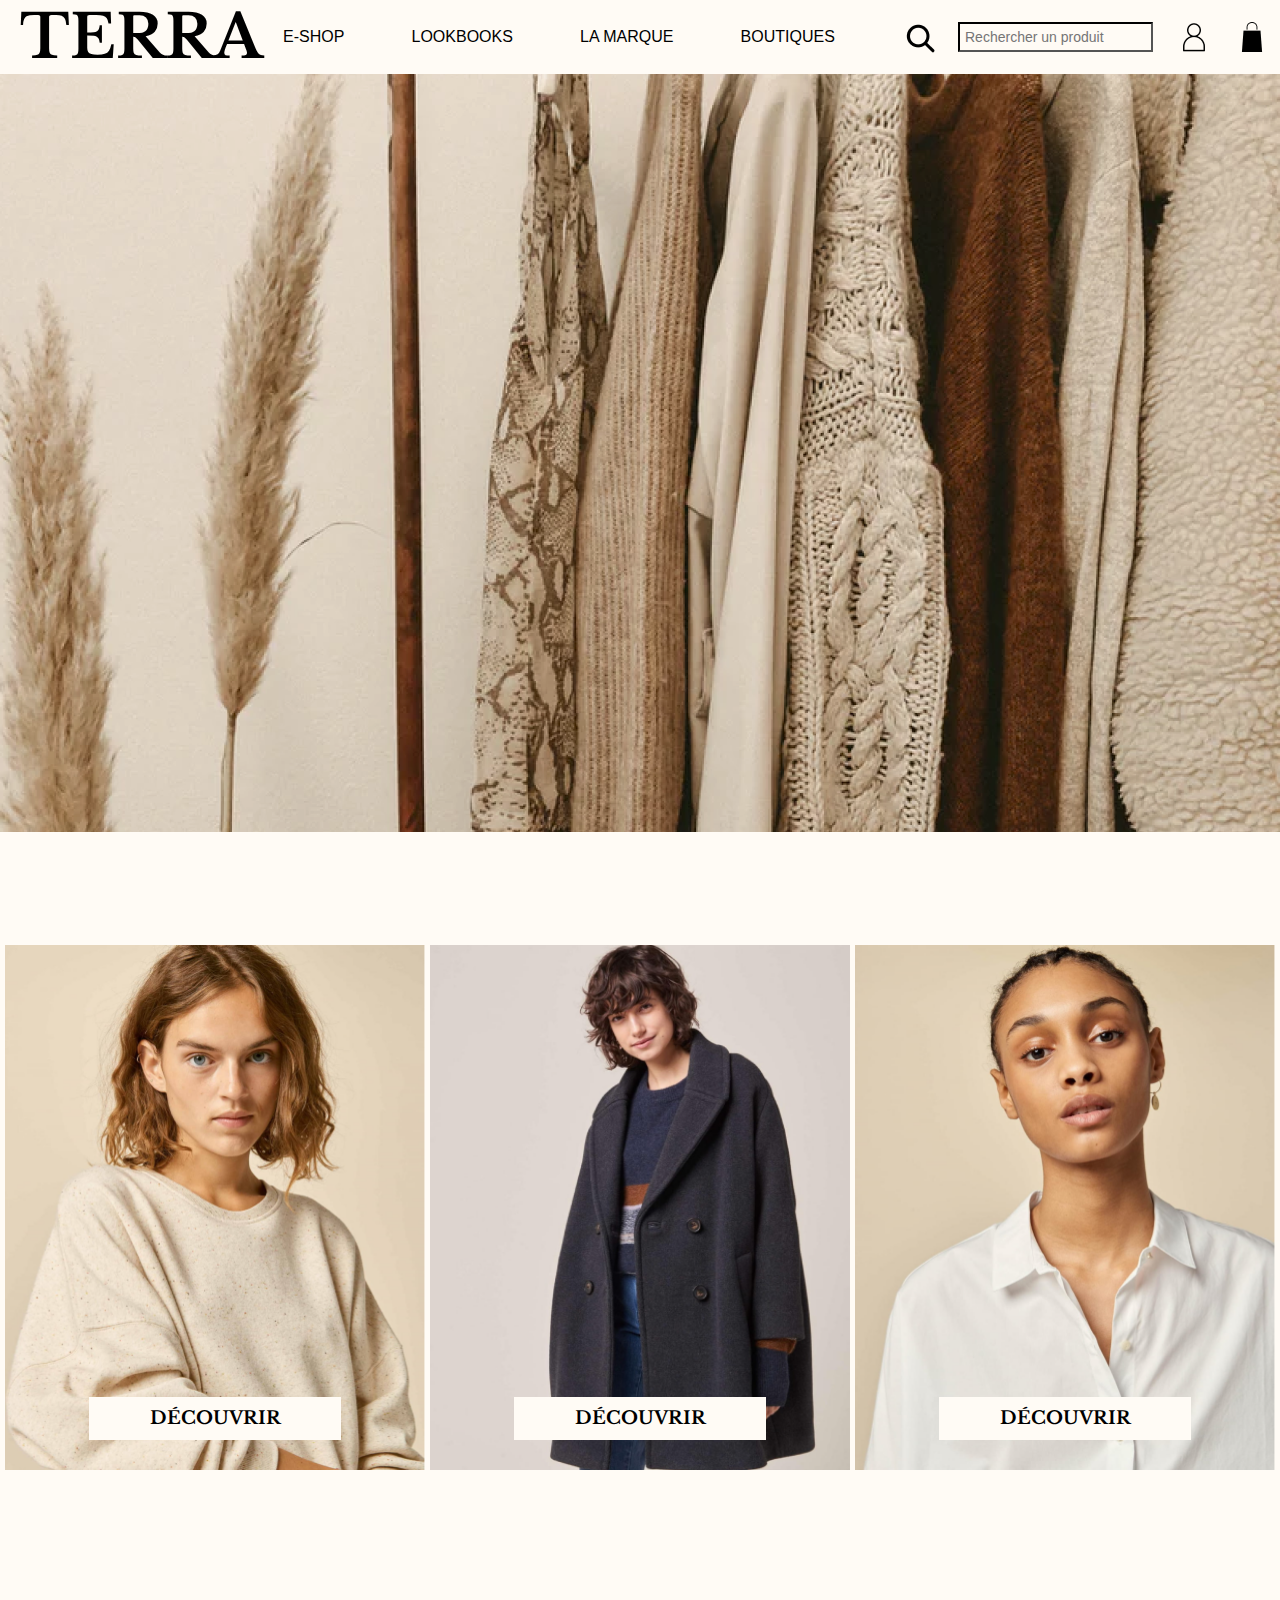
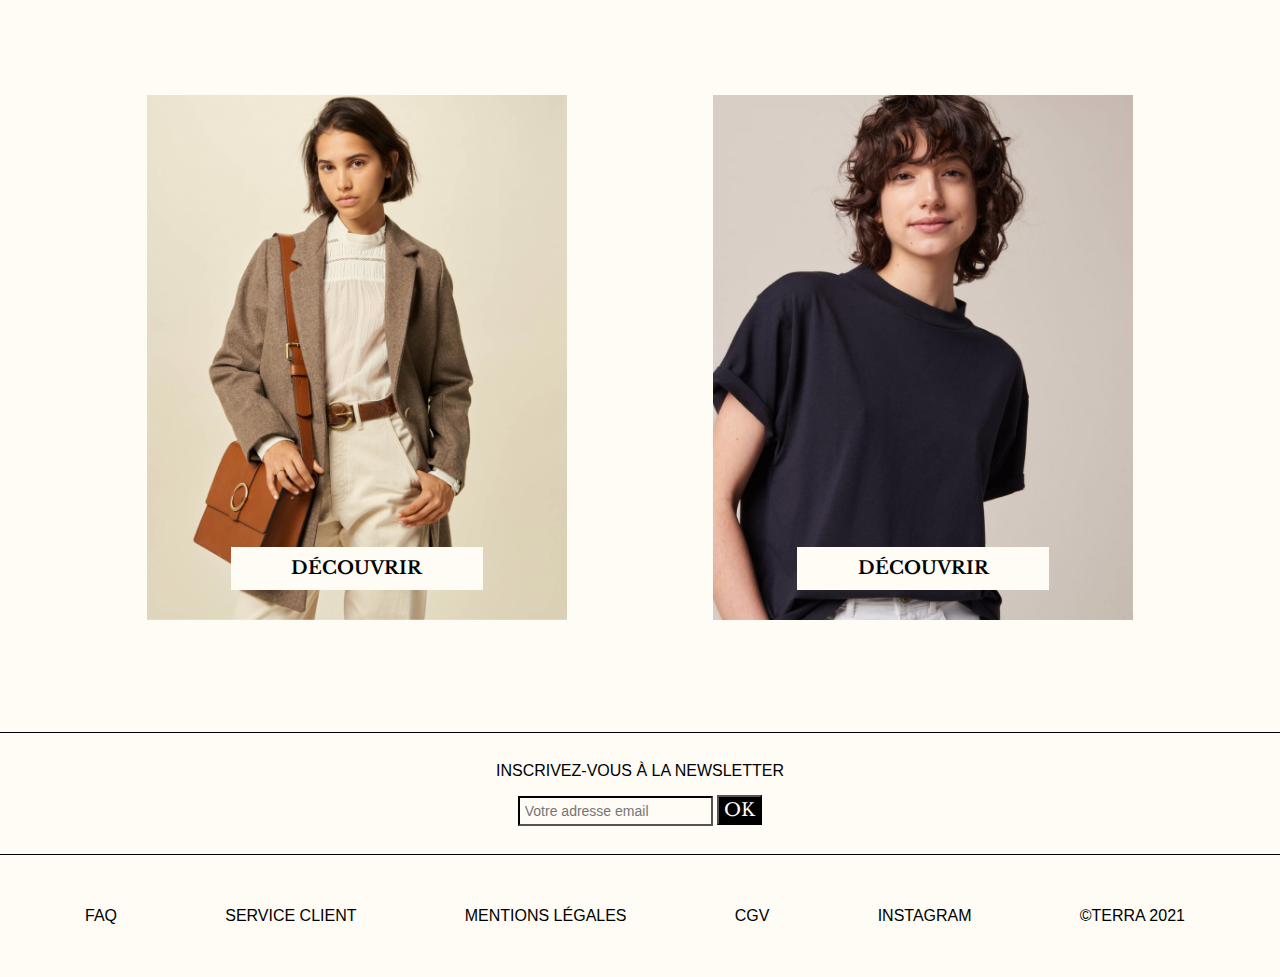
==== index.html @ 40c45269 "copyright" ====
<!DOCTYPE html>
<html lang="fr">
<head>
    <meta charset="UTF-8">
    <meta http-equiv="X-UA-Compatible" content="IE=edge">
    <meta name="viewport" content="width=device-width, initial-scale=1.0">
    <title>Accueil - TERRA></e-commerce></title>
    <link rel="stylesheet" href="style.css">
    <link rel="preconnect" href="https://fonts.gstatic.com">
    <link href="https://fonts.googleapis.com/css2?family=Libre+Baskerville:wght@400;700&display=swap" rel="stylesheet">
</head>
<body>

    <!-- Homepage -->
    
    <section id="home">
        <header class="flex">

            <!-- Menu -->
            <h2>TERRA</h2>
            <nav class="flex menu-open">
                <a href="#E-SHOP">E-SHOP</a>
                <a href="#LOOKBOOKS">LOOKBOOKS</a>
                <a href="#LA MARQUE">LA MARQUE</a>
                <a href="#BOUTIQUES">BOUTIQUES</a>
                
                <div class="menuicons flex">
                    <div class="icon flex">
                        <img src="images/loupe.png" alt="icone-loupe">
                        
                        <div class="search search--open">
                            <form class="search__form" method="get" action="/search">
                              <input type="text" name="q" value="" placeholder="Rechercher un produit" aria-label="Rechercher un produit" class="search-query">
                              <input type="hidden" name="type" value="product">
                            </form>    
                    </div>

                    <div class="icon flex">
                        <img src="images/compte.png" alt="icone-compte">
                    </div>
                    <div class="icon flex">
                        <img src="images/panier.png" alt="icone-panier">
                    </div>
                </div>
            </nav>

            <div class="burger">
                <span></span>
                <span></span>
                <span></span>
            </div>
        </header>

            <!-- Titre -->
            <!-- Animation -->
            <div class="titre flex column">
                <h1 class="hide">
                    <span class="text">NOUVELLE COLLECTION</span>
                </h1>
            </div>

   </section>

   <section id="decouvrir">

        <div class="container1 flex ">

            <div class="box box1 flex column">
                <button class="bouton boutoncream">
                    <p>DÉCOUVRIR</p>
                </button>
            </div>

            <div class="box box2 flex column">
                <button class="bouton boutoncream">
                    DÉCOUVRIR
                </button>
            </div>

            <div class="box box3 flex column">
                <button class="bouton boutoncream">
                    <p>DÉCOUVRIR</p>
                </button>
            </div>
        </div>
        <div class="container2 flex">

            <div class="box box4 flex column">
                <button class="bouton boutoncream">
                    <p>DÉCOUVRIR</p>
                </button>
            </div>

            <div class="box box5 flex column">
                <button class="bouton boutoncream">
                    <p>DÉCOUVRIR</p>
                </button>
            </div>
        </div>

   </section>

   <!-- Footer -->

    <footer class="site-footer-wrapper flex column" role="contentinfo" data-section-id="footer" data-section-type="footer">
        
        <div class="newsletter flex column">
        <div>
            <div class="flex column">
                <div class="flex">
                 <p>INSCRIVEZ-VOUS À LA NEWSLETTER</p>
                </div>
    
                <form method="post" action="/contact#contact_form" id="contact_form" accept-charset="UTF-8" class="contact-form"><input type="hidden" name="form_type" value="customer"><input type="hidden" name="utf8" value="✓">
                    <input type="hidden" name="contact[accepts_marketing]" value="true">
                
                <div class="input-group newsletter-form">
                    <input type="email" id="mail" class="input-group-field" aria-label="votre-courriel@exemple.com" autocorrect="off" autocapitalize="off" name="contact[email]" placeholder="Votre adresse email">
                      
                     <!-- ok  -->
                    <span>
                        <input type="submit" class="bouton boutonblack" name="subscribe" id="subscribe" value="OK">
                    </span>
                </div>
                </form>

            </div>
        </div>
    </div>
    </div>

    <!-- </div> -->
    
    <nav class="footer flex column">
        <a href="#FAQ">FAQ</a>
        <a href="#SERVICE CLIENT">SERVICE CLIENT</a>
        <a href="#MENTIONS LÉGALES">MENTIONS LÉGALES</a>
        <a href="#CGV">CGV</a>
        <a href="https://www.instagram.com/sessun/" target="_blank" rel="noopener">INSTAGRAM</a>
        <a href="©TERRA 2021">©TERRA 2021</a>  
    </nav>

    </footer>

    <!-- SCRIPT  -->
    <script
      src="https://cdnjs.cloudflare.com/ajax/libs/gsap/3.5.1/gsap.min.js"
      integrity="sha512-IQLehpLoVS4fNzl7IfH8Iowfm5+RiMGtHykgZJl9AWMgqx0AmJ6cRWcB+GaGVtIsnC4voMfm8f2vwtY+6oPjpQ=="
      crossorigin="anonymous"
    ></script>

    <script src="app.js"></script>

</body>
</html>
---- style.css ----
*{
    margin: 0;
    padding: 0;
    box-sizing: border-box;
    /* empèche la box de grandir avec les paddings */
}

html{
    scroll-behavior: smooth;
}

/* Bordure pour vérifer blocs */
/* section{
    border: 3px solid yellow;
}

footer{
    border: 3px solid red;
} */

/* div, nav, header, article, form{
    border: 2px solid green;
} */

img{
    /* garder ratio d'une image  */
    object-fit: cover;
    /* reponsive */
    display: block;
    max-width: 100%;
}

.flex{
    display: flex;
    justify-content: space-between;
    align-items: center;
}

.column{
    flex-direction: column;
}

body{
    font-family: 'Roboto', sans-serif;
    color: black;
    font-style: regular;
    font-size: clamp(12px, 10vw, 18px);
    margin: 0;
    padding: 0;
    border: 0;
    font-size: 100%;
    vertical-align: baseline;
    background: #FFFBF5;
}

/* section{
    margin-bottom: 70px;
} */

/* -------------------- */
/* Animation */
  
  .hide {
    overflow: hidden;
  }
  
  .hide span {
    transform: translateY(100%);
    display: inline-block;
  }
/* ------------------- */

h1{
    font-family: 'Libre Baskerville', serif;
    font-style: Bold;
    text-align: center;
    font-size: clamp(35px, 13vw, 80px);
    color: #FFFBF5;
    margin-top: 307px;
}

h2{
    font-family: 'Libre Baskerville', serif;
    font-style: Bold;
    font-size: clamp(30px, 13vw, 60px);
    vertical-align: top;
    margin-left: 20px;
    margin-right: 20px;
}

/* Homepage */
#home .titre{
    background: url("images/homepage.png") no-repeat center / cover;
    min-height: 758px;
    /* align-self: stretch; */
}

.burger{
    display: none;
}

nav{
    /* gap: 5px; */
    width: min(1100px, 95%);
    flex-direction: row;
    justify-content: space-around;
    align-self: center;
    flex-wrap: wrap;
    margin-top: 14px;
    margin-bottom: 14px;
    margin-right: 10px;
}

nav .footer{
    min-width: 1400px;
}

nav a{
    text-decoration: none;
    color: black;
    row-gap: 45px;
    /* align: center;
    vertical-align: top; */
}

a{
    transition: color .5s;
}
  
a:hover {
    color: #d8998f;
}

.menuicons{
    gap: 40px;
    /* responsive : passer icones en ligne */
    flex-wrap: wrap;
    justify-content: flex-end;
}

.icon{
    gap: 20px;
}

form{
    box-sizing: border-box;
}

.bouton{
    font-family: 'Libre Baskerville', serif;
    font-style: bold;
    font-size: clamp(12px, 10vw, 18px);
    justify-content: center;
    align-items: center;
}

input{
    background: #FFFBF5;
    color: #D8998F;
    font-size: clamp(12px, 10vw, 14px);
    padding: 5px 5px;
    border-color: black;
}

.boutonblack{
    background: black;
    color: #FFFBF5;
    /* font-size: clamp(12px, 10vw, 13px); */
    padding: 2px 5px;
}

.boutoncream{
    background: #FFFBF5;
    color: black;
}

/* Découvrir */
#decouvrir{
    justify-content: space-evenly;
    min-height: 1200px;
}

.container1{
    justify-content: space-evenly;
    min-height: 750px;
    flex-wrap: wrap;
}

.container2{
    justify-content: space-evenly;
    min-height: 750px;
    flex-wrap: wrap;
}
#decouvrir .box{
    min-width: 420px;
    min-height: 525px;
    justify-content: flex-end;
    padding-bottom: 30px;
}

#decouvrir button{
    border: none;
    min-width: 252px;
    min-height: 43px;
    background: #FFFBF5;
    font-weight: bold;
    transition: background-color .5s;
}
  
#decouvrir button:hover {
    background-color: #d8998f;
    color: #FFFBF5;
}

.box1{
    background: url(images/creamsweat.png) no-repeat center / cover;
}

.box2{
    background: url(images/coat.png) no-repeat center / cover;
}

.box3{
    background: url(images/whiteshirt.png) no-repeat center / cover;
}

.box4{
    background: url(images/jacket.png) no-repeat center / cover;
}

.box5{
    background: url(images/navytshirt.png) no-repeat center / cover;
}

/* Footer */
footer{
    justify-content: space-between;
}

.newsletter{
    min-width: 335px;
    min-height: 123px;
    border: 1px solid black;
    border-left: none;
    border-right: none;
    justify-content: center;
    align-items: space-evenly;
    text-align: left;
    align-self: stretch;  
}

.newsletter p{
    font-size: clamp(12px, 10vw, 16px);
}

.newsletter form{
    margin-top: 15px;
}

.footer{
    min-height: 94px;
    flex-direction: row;
}

@media (max-width: 900px){
    #home nav a{
        display: none;
    }

    #home #decouvrir{
        flex-direction: column;
        /* align-items: flex-end; */
        justify-content: center;
    
    }

    #home #decouvrir img {
        display: block;
        width: min(414px, 100%);
        height: auto;
    }

    /* .menuicons{
        display: none;
    } */

    .container1{
        flex-direction: column-reverse;
        justify-content: center;
        margin-top: 40px;
    }

    .container2 {
        flex-direction: column;
        justify-content: center;
    }

    .box{
        min-height: 100vh;
        display: flex;
        justify-content: center;
        align-items: center;
        margin-bottom: 20px;
    }
}

@media (max-width: 670px) {
    #home nav a{
        display: table-column;
        justify-content: space-around;
    }

    .burger{
        display: block;
        cursor: pointer;
        padding: 10px;
    }

    .container1{
        flex-direction: column-reverse;
        justify-content: center;
    }

    .container2{
        flex-direction: column;
        justify-content: center;
    }

    .box{
        min-width: 100%;
    }

    .burger h2{
        background: #FFFBF5;
        padding: 10px;
        /* valeur passe au dessus des autres */
        z-index: 1;
    }

    #home nav{
        /* position passe par dessus les autres */
        position: fixed;
        top: 0;
        left: 0;
        height: 100%;
        width: 100%;
        background: #FFFBF5;
        flex-direction: column;
        justify-content: center !important;
        align-items: center;
        gap: 40px;
        /* valeur passe au dessus des autres */
        transform: translateX(100%);
        transition: 2s;
    }

    .menu-open{
        transform: translateX(0);
    }

    .burger span{
        width: 40px;
        height: 5px;
        background: black;
        border-radius: 54px;
        margin: 6px;
        display: block;
    }
   
    .titre{
        align-items: center;
    }

    .menuicons{
        display: none;
    }

    form{
        margin: 0 auto 35px;
    }

   .footer{
        flex-direction: column !important;
    
    }

}
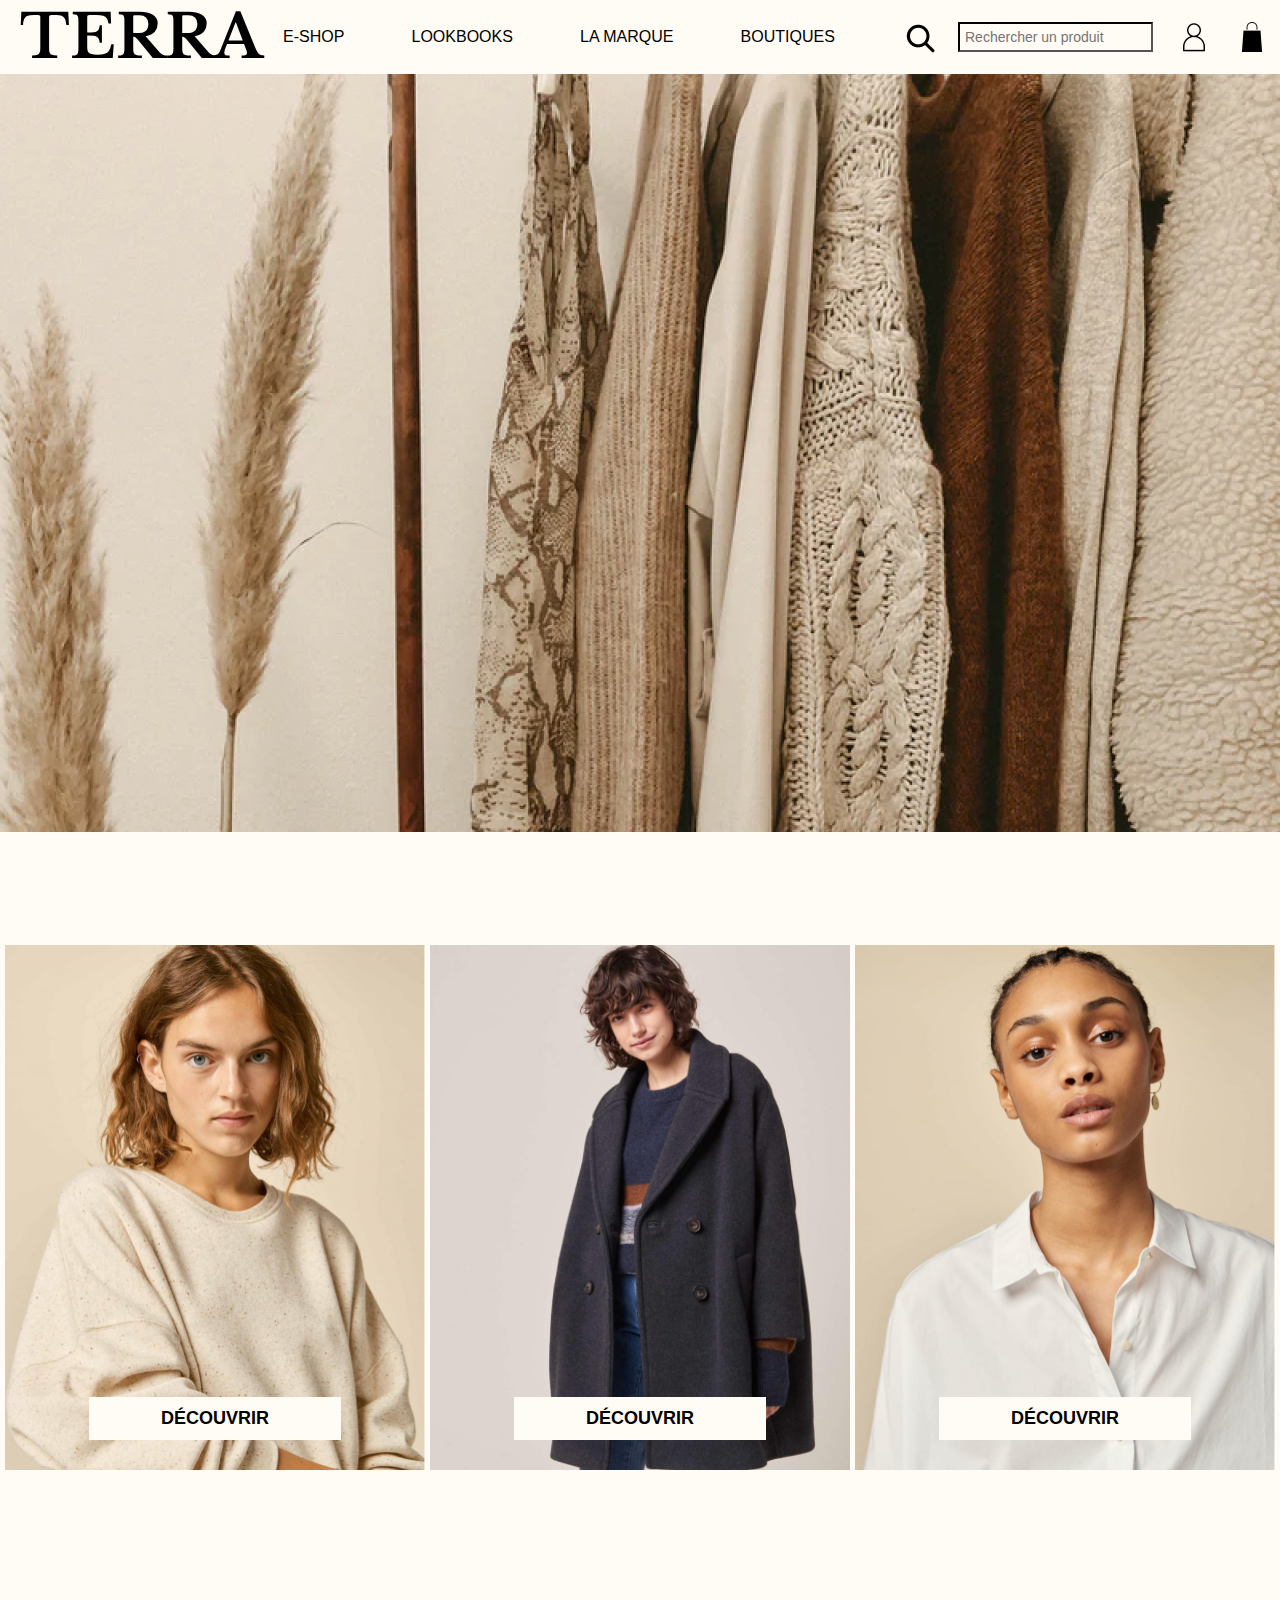
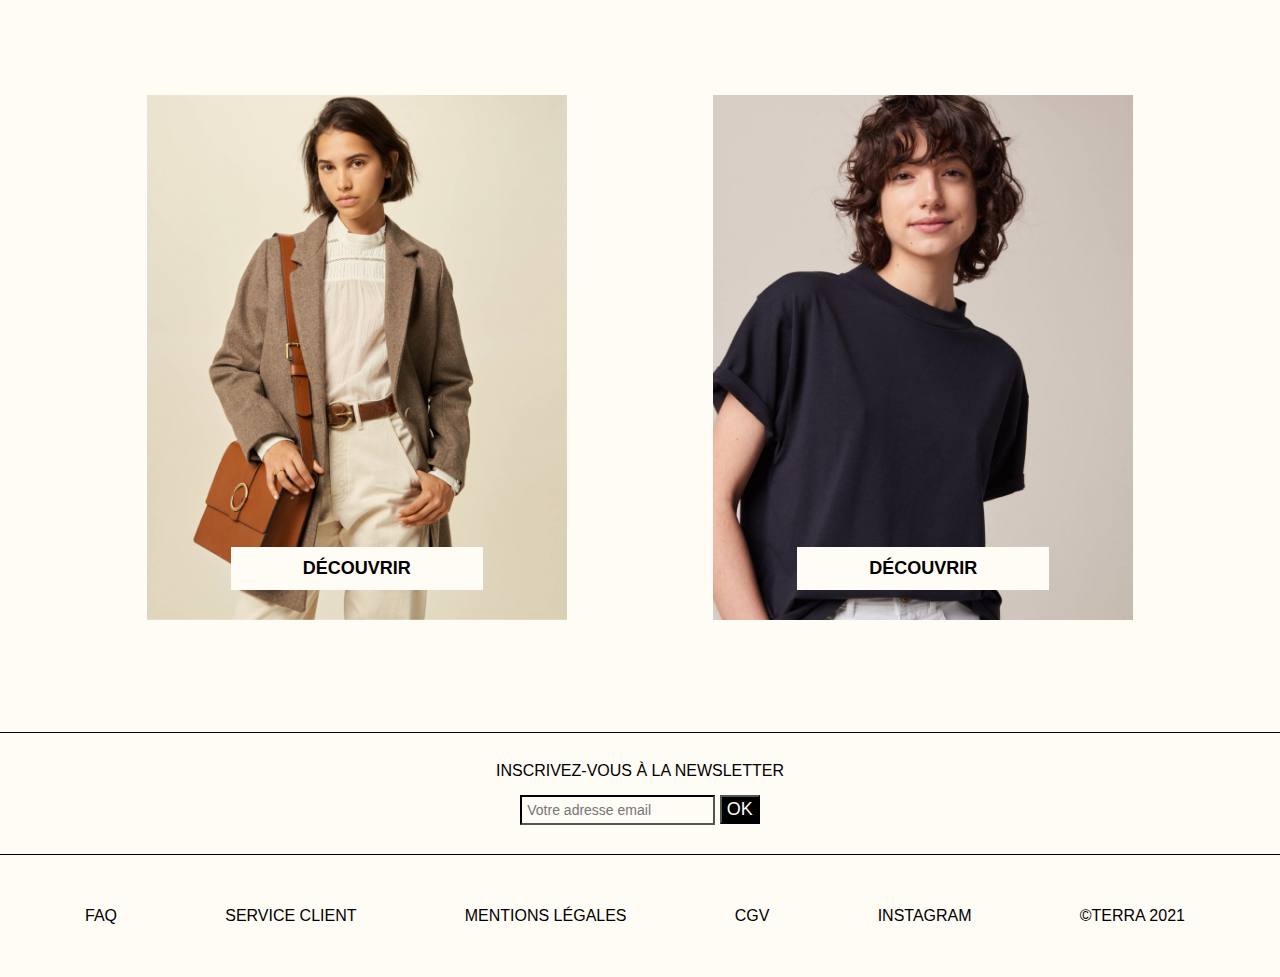
==== commit 4bf3f749: "liens pages accueil et produits, boutons page produits" ====
--- a/index.html
+++ b/index.html
@@ -1,4 +1,4 @@
-<!DOCTYPE html>
+    <!DOCTYPE html>
 <html lang="fr">
 <head>
     <meta charset="UTF-8">
@@ -17,12 +17,13 @@
         <header class="flex">
 
             <!-- Menu -->
+
             <h2>TERRA</h2>
-            <nav class="flex menu-open">
-                <a href="#E-SHOP">E-SHOP</a>
-                <a href="#LOOKBOOKS">LOOKBOOKS</a>
-                <a href="#LA MARQUE">LA MARQUE</a>
-                <a href="#BOUTIQUES">BOUTIQUES</a>
+            <nav class="flex">
+                <a href="produits.html">E-SHOP</a>
+                <a href="produits.html">LOOKBOOKS</a>
+                <a href="produits.html">LA MARQUE</a>
+                <a href="produits.html">BOUTIQUES</a>
                 
                 <div class="menuicons flex">
                     <div class="icon flex">
@@ -51,11 +52,11 @@
             </div>
         </header>
 
-            <!-- Titre -->
             <!-- Animation -->
+
             <div class="titre flex column">
                 <h1 class="hide">
-                    <span class="text">NOUVELLE COLLECTION</span>
+                    <a href="produits.html" style = "text-decoration: none; color:#FFFBF5"><span class="text">NOUVELLE COLLECTION</span></a>
                 </h1>
             </div>
 
@@ -67,7 +68,7 @@
 
             <div class="box box1 flex column">
                 <button class="bouton boutoncream">
-                    <p>DÉCOUVRIR</p>
+                    DÉCOUVRIR
                 </button>
             </div>
 
@@ -79,7 +80,7 @@
 
             <div class="box box3 flex column">
                 <button class="bouton boutoncream">
-                    <p>DÉCOUVRIR</p>
+                    DÉCOUVRIR
                 </button>
             </div>
         </div>
@@ -87,13 +88,13 @@
 
             <div class="box box4 flex column">
                 <button class="bouton boutoncream">
-                    <p>DÉCOUVRIR</p>
+                    DÉCOUVRIR
                 </button>
             </div>
 
             <div class="box box5 flex column">
                 <button class="bouton boutoncream">
-                    <p>DÉCOUVRIR</p>
+                    <a href="produitselectionne.html" style = "text-decoration: none; color:black">DÉCOUVRIR</a>
                 </button>
             </div>
         </div>
@@ -118,6 +119,7 @@
                     <input type="email" id="mail" class="input-group-field" aria-label="votre-courriel@exemple.com" autocorrect="off" autocapitalize="off" name="contact[email]" placeholder="Votre adresse email">
                       
                      <!-- ok  -->
+
                     <span>
                         <input type="submit" class="bouton boutonblack" name="subscribe" id="subscribe" value="OK">
                     </span>
@@ -131,7 +133,7 @@
 
     <!-- </div> -->
     
-    <nav class="footer flex column">
+    <nav class="footer flex">
         <a href="#FAQ">FAQ</a>
         <a href="#SERVICE CLIENT">SERVICE CLIENT</a>
         <a href="#MENTIONS LÉGALES">MENTIONS LÉGALES</a>
@@ -143,6 +145,8 @@
     </footer>
 
     <!-- SCRIPT  -->
+    <!-- Gsap  -->
+
     <script
       src="https://cdnjs.cloudflare.com/ajax/libs/gsap/3.5.1/gsap.min.js"
       integrity="sha512-IQLehpLoVS4fNzl7IfH8Iowfm5+RiMGtHykgZJl9AWMgqx0AmJ6cRWcB+GaGVtIsnC4voMfm8f2vwtY+6oPjpQ=="
--- a/style.css
+++ b/style.css
@@ -147,8 +147,8 @@
 }
 
 .bouton{
-    font-family: 'Libre Baskerville', serif;
-    font-style: bold;
+    font-family: 'Roboto', sans-serif;
+    font-weight: 500;
     font-size: clamp(12px, 10vw, 18px);
     justify-content: center;
     align-items: center;
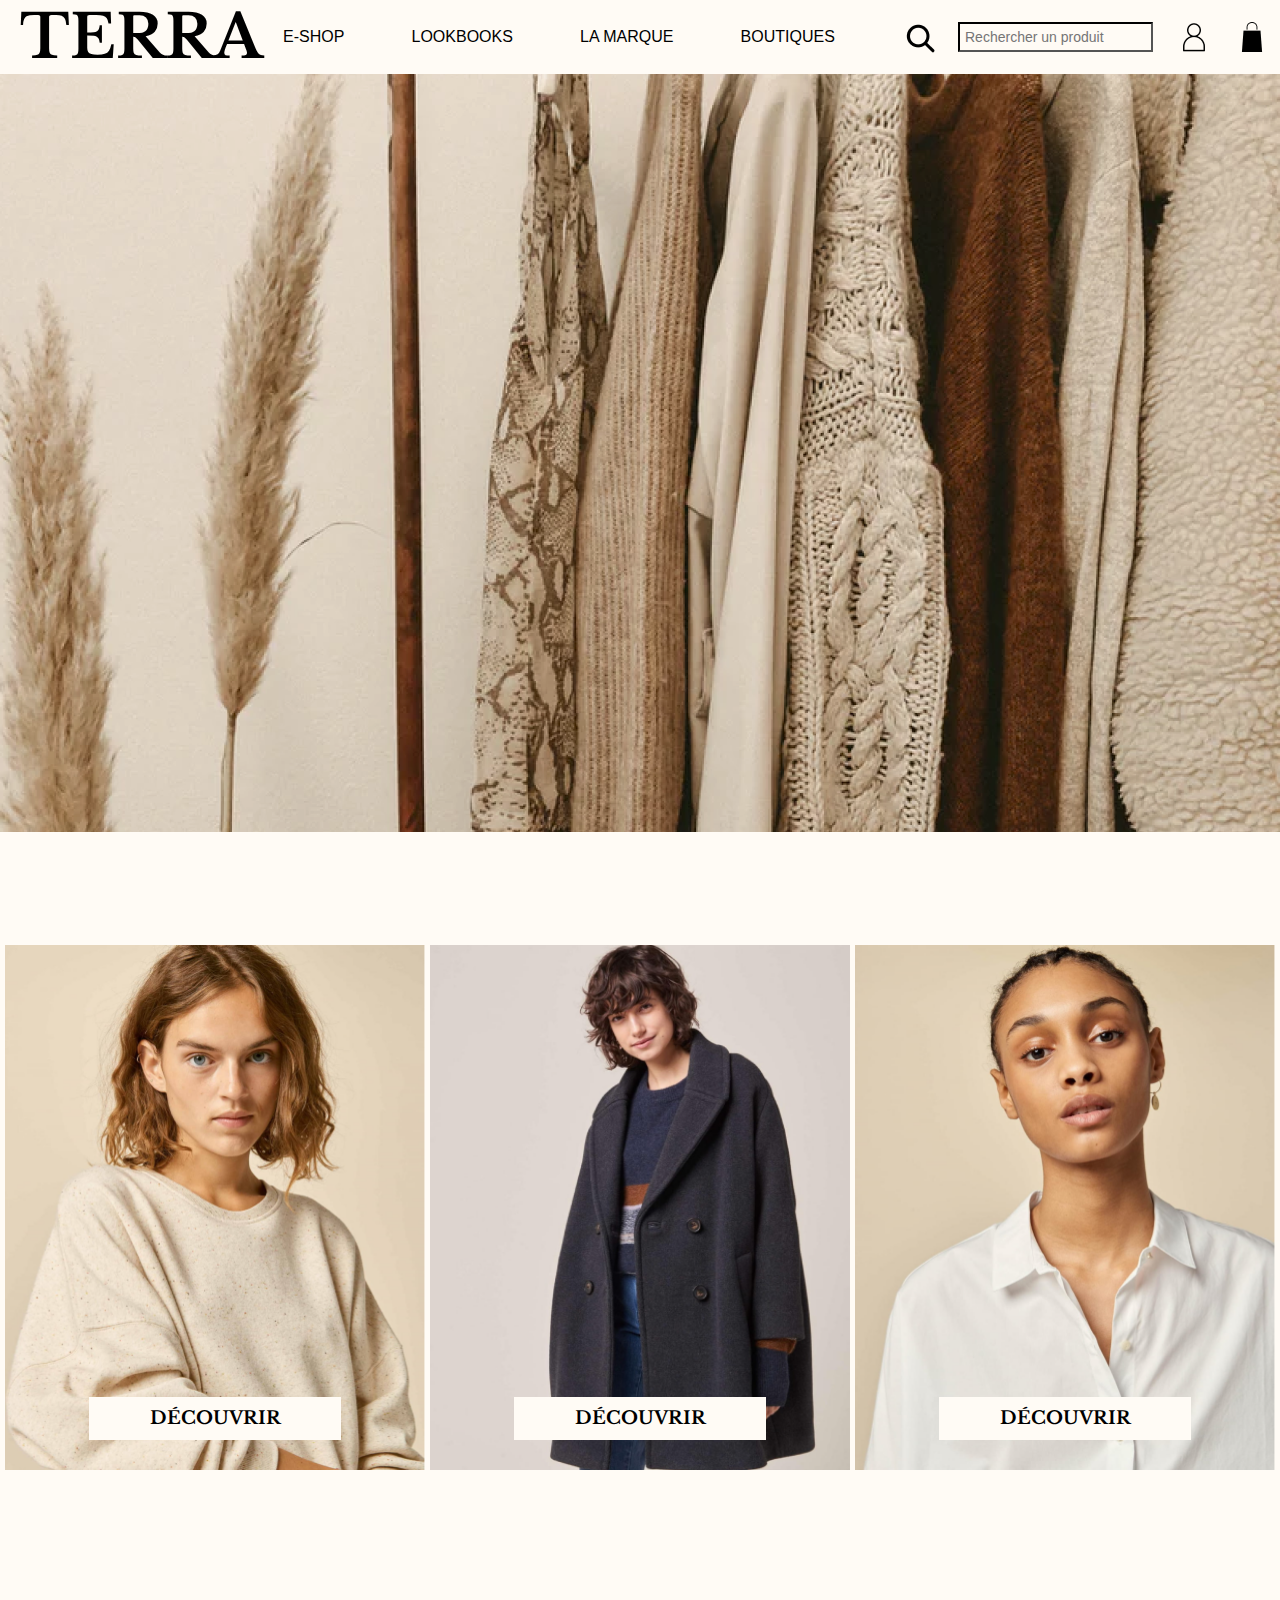
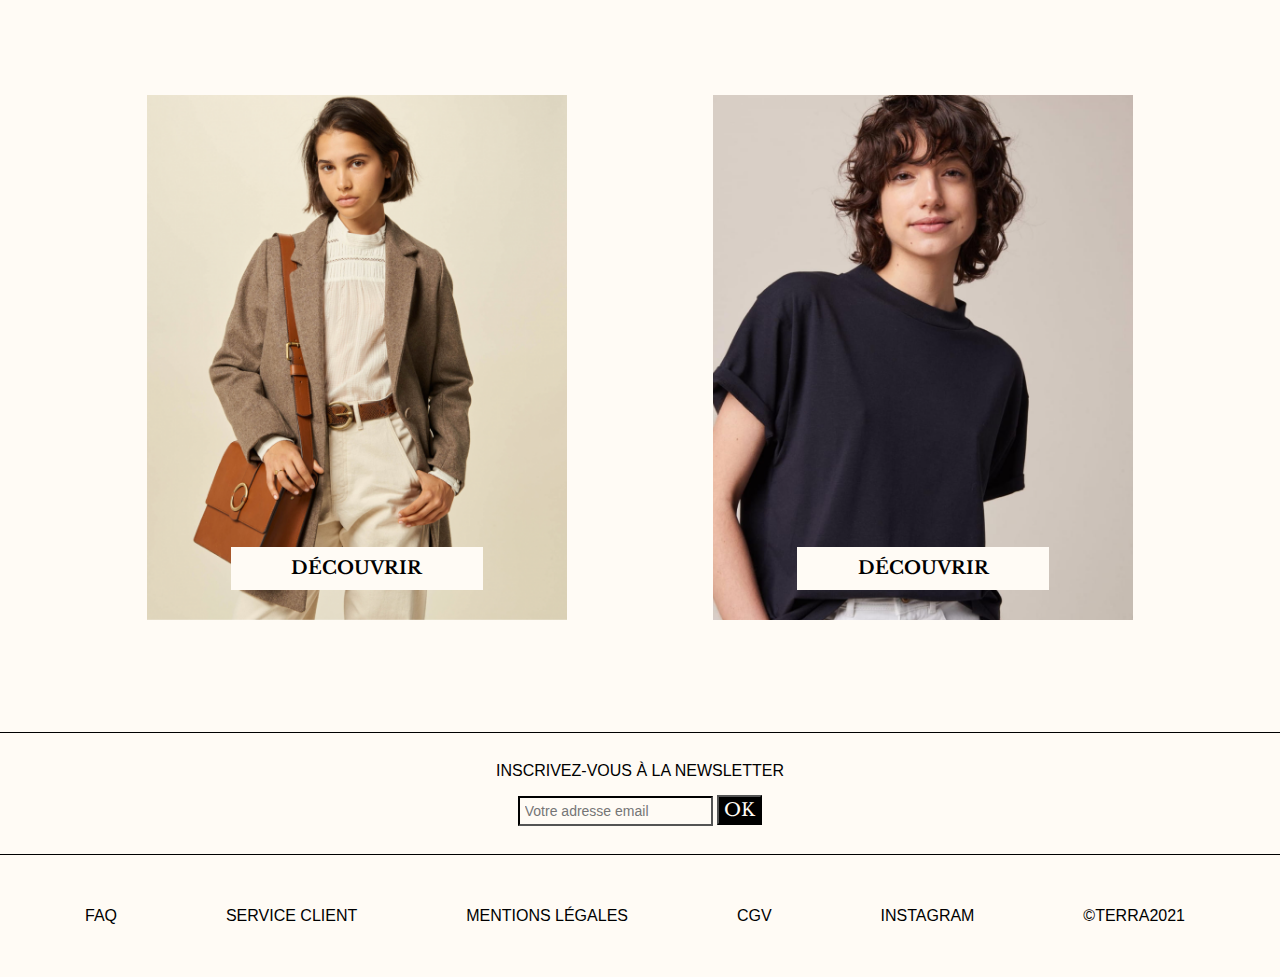
==== commit 6c33c118: "cursor pointer" ====
--- a/index.html
+++ b/index.html
@@ -4,7 +4,7 @@
     <meta charset="UTF-8">
     <meta http-equiv="X-UA-Compatible" content="IE=edge">
     <meta name="viewport" content="width=device-width, initial-scale=1.0">
-    <title>Accueil - TERRA></e-commerce></title>
+    <title>Accueil - TERRA</title>
     <link rel="stylesheet" href="style.css">
     <link rel="preconnect" href="https://fonts.gstatic.com">
     <link href="https://fonts.googleapis.com/css2?family=Libre+Baskerville:wght@400;700&display=swap" rel="stylesheet">
@@ -17,13 +17,12 @@
         <header class="flex">
 
             <!-- Menu -->
-
             <h2>TERRA</h2>
-            <nav class="flex">
-                <a href="produits.html">E-SHOP</a>
-                <a href="produits.html">LOOKBOOKS</a>
-                <a href="produits.html">LA MARQUE</a>
-                <a href="produits.html">BOUTIQUES</a>
+            <nav class="flex menu-open">
+                <a href="#E-SHOP">E-SHOP</a>
+                <a href="#LOOKBOOKS">LOOKBOOKS</a>
+                <a href="#LA MARQUE">LA MARQUE</a>
+                <a href="#BOUTIQUES">BOUTIQUES</a>
                 
                 <div class="menuicons flex">
                     <div class="icon flex">
@@ -52,11 +51,11 @@
             </div>
         </header>
 
+            <!-- Titre -->
             <!-- Animation -->
-
             <div class="titre flex column">
                 <h1 class="hide">
-                    <a href="produits.html" style = "text-decoration: none; color:#FFFBF5"><span class="text">NOUVELLE COLLECTION</span></a>
+                    <span class="text">NOUVELLE COLLECTION</span>
                 </h1>
             </div>
 
@@ -68,7 +67,7 @@
 
             <div class="box box1 flex column">
                 <button class="bouton boutoncream">
-                    DÉCOUVRIR
+                    <p>DÉCOUVRIR</p>
                 </button>
             </div>
 
@@ -80,7 +79,7 @@
 
             <div class="box box3 flex column">
                 <button class="bouton boutoncream">
-                    DÉCOUVRIR
+                    <p>DÉCOUVRIR</p>
                 </button>
             </div>
         </div>
@@ -88,13 +87,13 @@
 
             <div class="box box4 flex column">
                 <button class="bouton boutoncream">
-                    DÉCOUVRIR
+                    <p>DÉCOUVRIR</p>
                 </button>
             </div>
 
             <div class="box box5 flex column">
                 <button class="bouton boutoncream">
-                    <a href="produitselectionne.html" style = "text-decoration: none; color:black">DÉCOUVRIR</a>
+                    <p>DÉCOUVRIR</p>
                 </button>
             </div>
         </div>
@@ -119,7 +118,6 @@
                     <input type="email" id="mail" class="input-group-field" aria-label="votre-courriel@exemple.com" autocorrect="off" autocapitalize="off" name="contact[email]" placeholder="Votre adresse email">
                       
                      <!-- ok  -->
-
                     <span>
                         <input type="submit" class="bouton boutonblack" name="subscribe" id="subscribe" value="OK">
                     </span>
@@ -133,20 +131,18 @@
 
     <!-- </div> -->
     
-    <nav class="footer flex">
+    <nav class="footer flex column">
         <a href="#FAQ">FAQ</a>
         <a href="#SERVICE CLIENT">SERVICE CLIENT</a>
         <a href="#MENTIONS LÉGALES">MENTIONS LÉGALES</a>
         <a href="#CGV">CGV</a>
         <a href="https://www.instagram.com/sessun/" target="_blank" rel="noopener">INSTAGRAM</a>
-        <a href="©TERRA 2021">©TERRA 2021</a>  
+        <a href="©NOVA 2021">©TERRA2021</a>  
     </nav>
 
     </footer>
 
     <!-- SCRIPT  -->
-    <!-- Gsap  -->
-
     <script
       src="https://cdnjs.cloudflare.com/ajax/libs/gsap/3.5.1/gsap.min.js"
       integrity="sha512-IQLehpLoVS4fNzl7IfH8Iowfm5+RiMGtHykgZJl9AWMgqx0AmJ6cRWcB+GaGVtIsnC4voMfm8f2vwtY+6oPjpQ=="
--- a/style.css
+++ b/style.css
@@ -51,6 +51,13 @@
     font-size: 100%;
     vertical-align: baseline;
     background: #FFFBF5;
+}
+
+h1,
+h2,
+nav,
+button{
+    cursor: pointer;
 }
 
 /* section{
@@ -86,6 +93,7 @@
     vertical-align: top;
     margin-left: 20px;
     margin-right: 20px;
+
 }
 
 /* Homepage */
@@ -147,8 +155,8 @@
 }
 
 .bouton{
-    font-family: 'Roboto', sans-serif;
-    font-weight: 500;
+    font-family: 'Libre Baskerville', serif;
+    font-style: bold;
     font-size: clamp(12px, 10vw, 18px);
     justify-content: center;
     align-items: center;
@@ -308,6 +316,7 @@
     #home nav a{
         display: table-column;
         justify-content: space-around;
+        /* align-items: stretch; */
     }
 
     .burger{
@@ -347,8 +356,8 @@
         background: #FFFBF5;
         flex-direction: column;
         justify-content: center !important;
-        align-items: center;
-        gap: 40px;
+        /* align-items: center;
+        gap: 40px; */
         /* valeur passe au dessus des autres */
         transform: translateX(100%);
         transition: 2s;
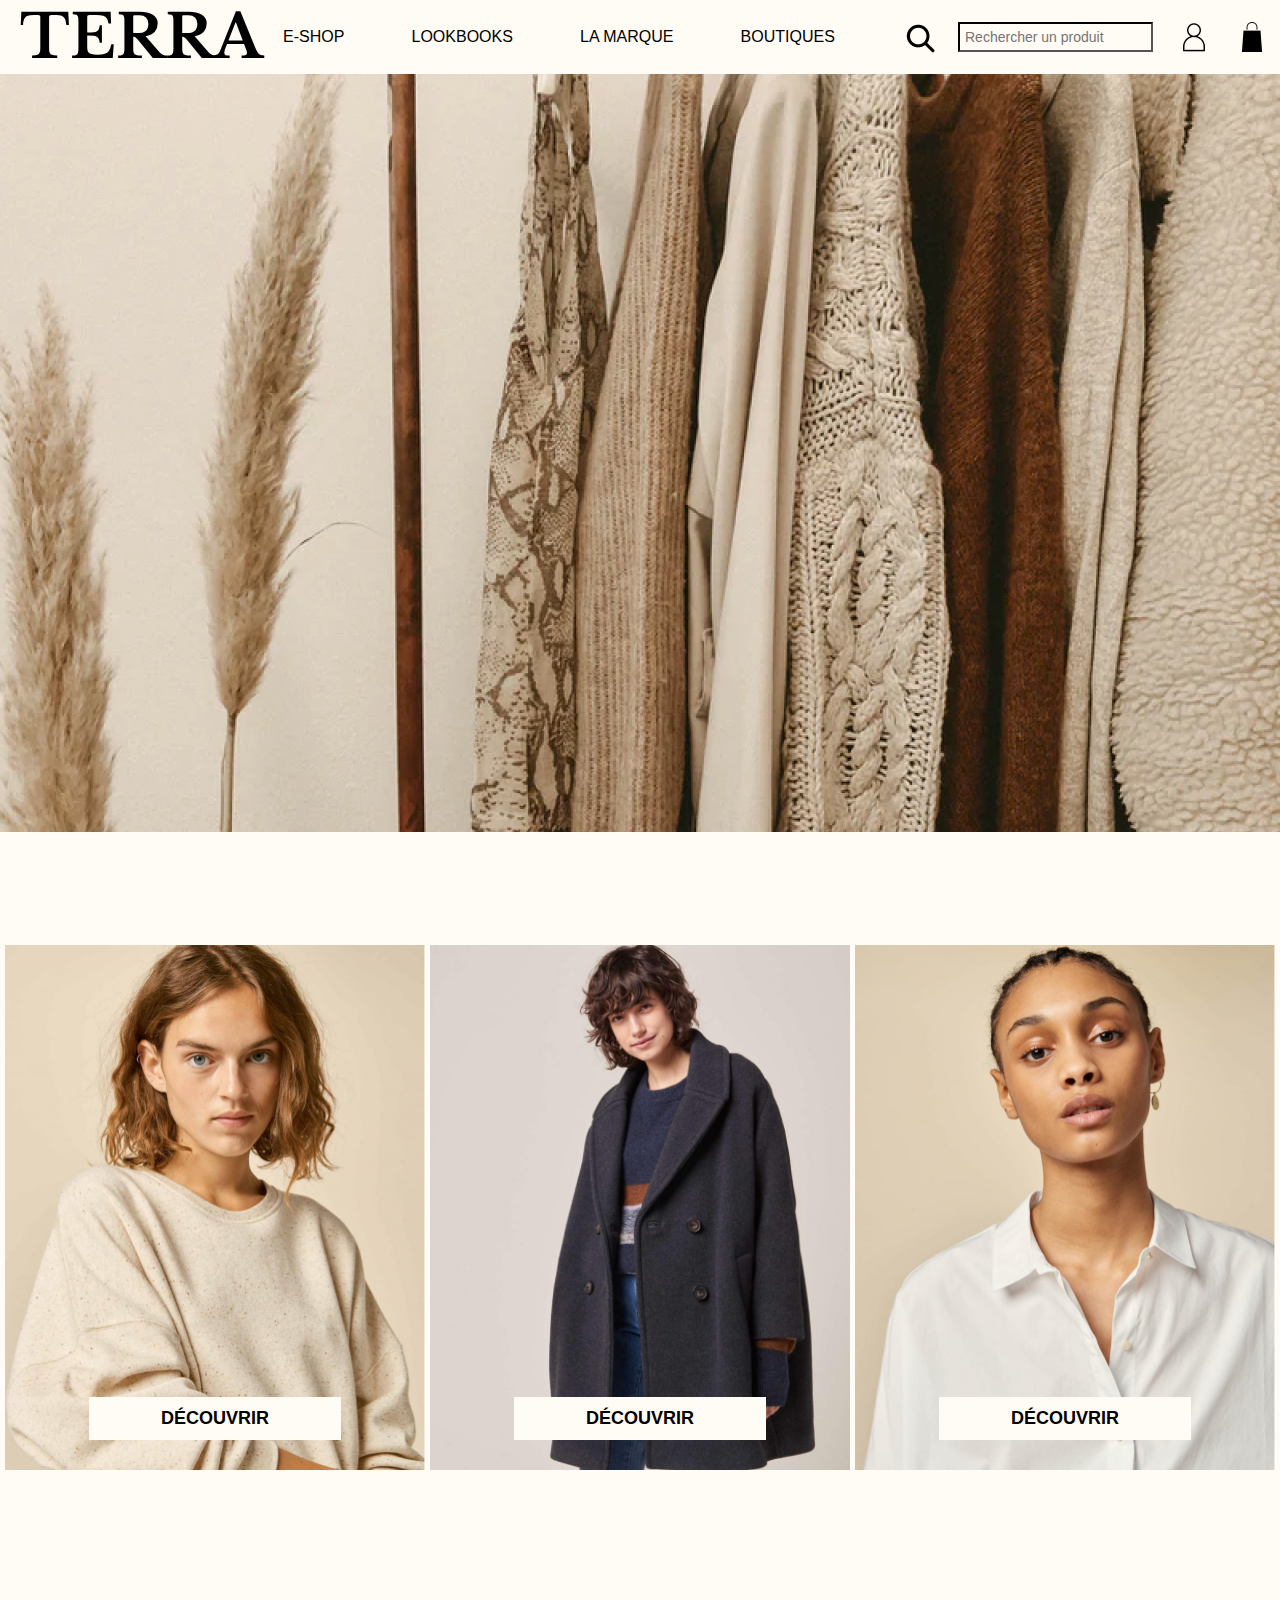
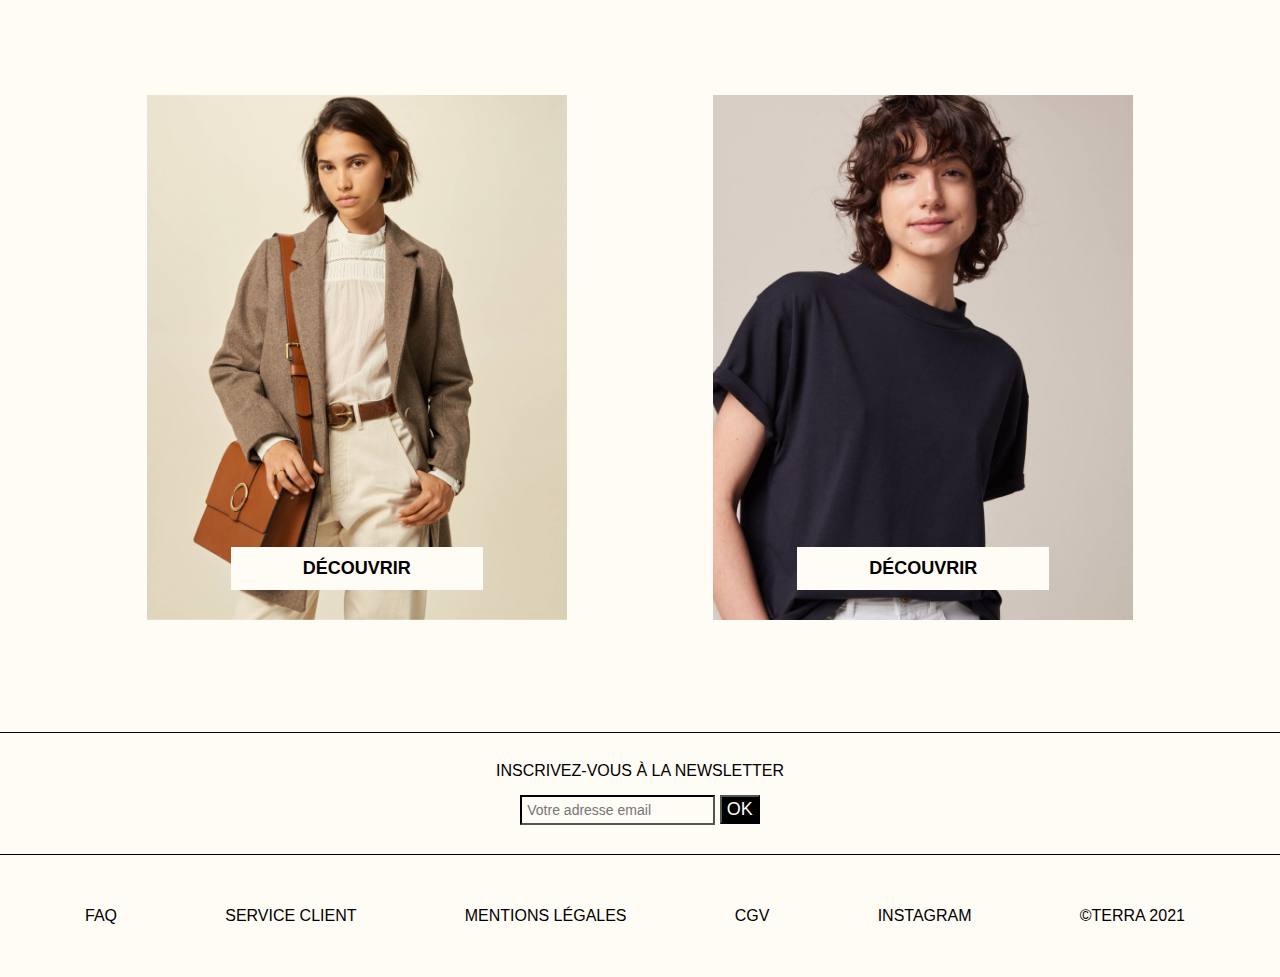
==== commit 53e80db5: "cursor + title" ====
--- a/index.html
+++ b/index.html
@@ -17,23 +17,24 @@
         <header class="flex">
 
             <!-- Menu -->
+
             <h2>TERRA</h2>
-            <nav class="flex menu-open">
-                <a href="#E-SHOP">E-SHOP</a>
-                <a href="#LOOKBOOKS">LOOKBOOKS</a>
-                <a href="#LA MARQUE">LA MARQUE</a>
-                <a href="#BOUTIQUES">BOUTIQUES</a>
+            <nav class="flex">
+                <a href="produits.html">E-SHOP</a>
+                <a href="produits.html">LOOKBOOKS</a>
+                <a href="produits.html">LA MARQUE</a>
+                <a href="produits.html">BOUTIQUES</a>
                 
                 <div class="menuicons flex">
                     <div class="icon flex">
                         <img src="images/loupe.png" alt="icone-loupe">
                         
                         <div class="search search--open">
-                            <form class="search__form" method="get" action="/search">
+
+                            <form>
                               <input type="text" name="q" value="" placeholder="Rechercher un produit" aria-label="Rechercher un produit" class="search-query">
-                              <input type="hidden" name="type" value="product">
                             </form>    
-                    </div>
+                        </div>
 
                     <div class="icon flex">
                         <img src="images/compte.png" alt="icone-compte">
@@ -51,11 +52,11 @@
             </div>
         </header>
 
-            <!-- Titre -->
             <!-- Animation -->
+
             <div class="titre flex column">
                 <h1 class="hide">
-                    <span class="text">NOUVELLE COLLECTION</span>
+                    <a href="produits.html" style = "text-decoration: none; color:#FFFBF5"><span class="text">NOUVELLE COLLECTION</span></a>
                 </h1>
             </div>
 
@@ -67,7 +68,7 @@
 
             <div class="box box1 flex column">
                 <button class="bouton boutoncream">
-                    <p>DÉCOUVRIR</p>
+                    DÉCOUVRIR
                 </button>
             </div>
 
@@ -79,7 +80,7 @@
 
             <div class="box box3 flex column">
                 <button class="bouton boutoncream">
-                    <p>DÉCOUVRIR</p>
+                    DÉCOUVRIR
                 </button>
             </div>
         </div>
@@ -87,13 +88,13 @@
 
             <div class="box box4 flex column">
                 <button class="bouton boutoncream">
-                    <p>DÉCOUVRIR</p>
+                    DÉCOUVRIR
                 </button>
             </div>
 
             <div class="box box5 flex column">
                 <button class="bouton boutoncream">
-                    <p>DÉCOUVRIR</p>
+                    <a href="produitselectionne.html" style = "text-decoration: none; color:black">DÉCOUVRIR</a>
                 </button>
             </div>
         </div>
@@ -118,6 +119,7 @@
                     <input type="email" id="mail" class="input-group-field" aria-label="votre-courriel@exemple.com" autocorrect="off" autocapitalize="off" name="contact[email]" placeholder="Votre adresse email">
                       
                      <!-- ok  -->
+
                     <span>
                         <input type="submit" class="bouton boutonblack" name="subscribe" id="subscribe" value="OK">
                     </span>
@@ -131,18 +133,20 @@
 
     <!-- </div> -->
     
-    <nav class="footer flex column">
+    <nav class="footer flex">
         <a href="#FAQ">FAQ</a>
         <a href="#SERVICE CLIENT">SERVICE CLIENT</a>
         <a href="#MENTIONS LÉGALES">MENTIONS LÉGALES</a>
         <a href="#CGV">CGV</a>
         <a href="https://www.instagram.com/sessun/" target="_blank" rel="noopener">INSTAGRAM</a>
-        <a href="©NOVA 2021">©TERRA2021</a>  
+        <a href="©TERRA 2021">©TERRA 2021</a>  
     </nav>
 
     </footer>
 
     <!-- SCRIPT  -->
+    <!-- Gsap  -->
+
     <script
       src="https://cdnjs.cloudflare.com/ajax/libs/gsap/3.5.1/gsap.min.js"
       integrity="sha512-IQLehpLoVS4fNzl7IfH8Iowfm5+RiMGtHykgZJl9AWMgqx0AmJ6cRWcB+GaGVtIsnC4voMfm8f2vwtY+6oPjpQ=="
--- a/style.css
+++ b/style.css
@@ -155,8 +155,8 @@
 }
 
 .bouton{
-    font-family: 'Libre Baskerville', serif;
-    font-style: bold;
+    font-family: 'Roboto', sans-serif;
+    font-weight: 500;
     font-size: clamp(12px, 10vw, 18px);
     justify-content: center;
     align-items: center;
@@ -316,7 +316,6 @@
     #home nav a{
         display: table-column;
         justify-content: space-around;
-        /* align-items: stretch; */
     }
 
     .burger{
@@ -356,8 +355,8 @@
         background: #FFFBF5;
         flex-direction: column;
         justify-content: center !important;
-        /* align-items: center;
-        gap: 40px; */
+        align-items: center;
+        gap: 40px;
         /* valeur passe au dessus des autres */
         transform: translateX(100%);
         transition: 2s;
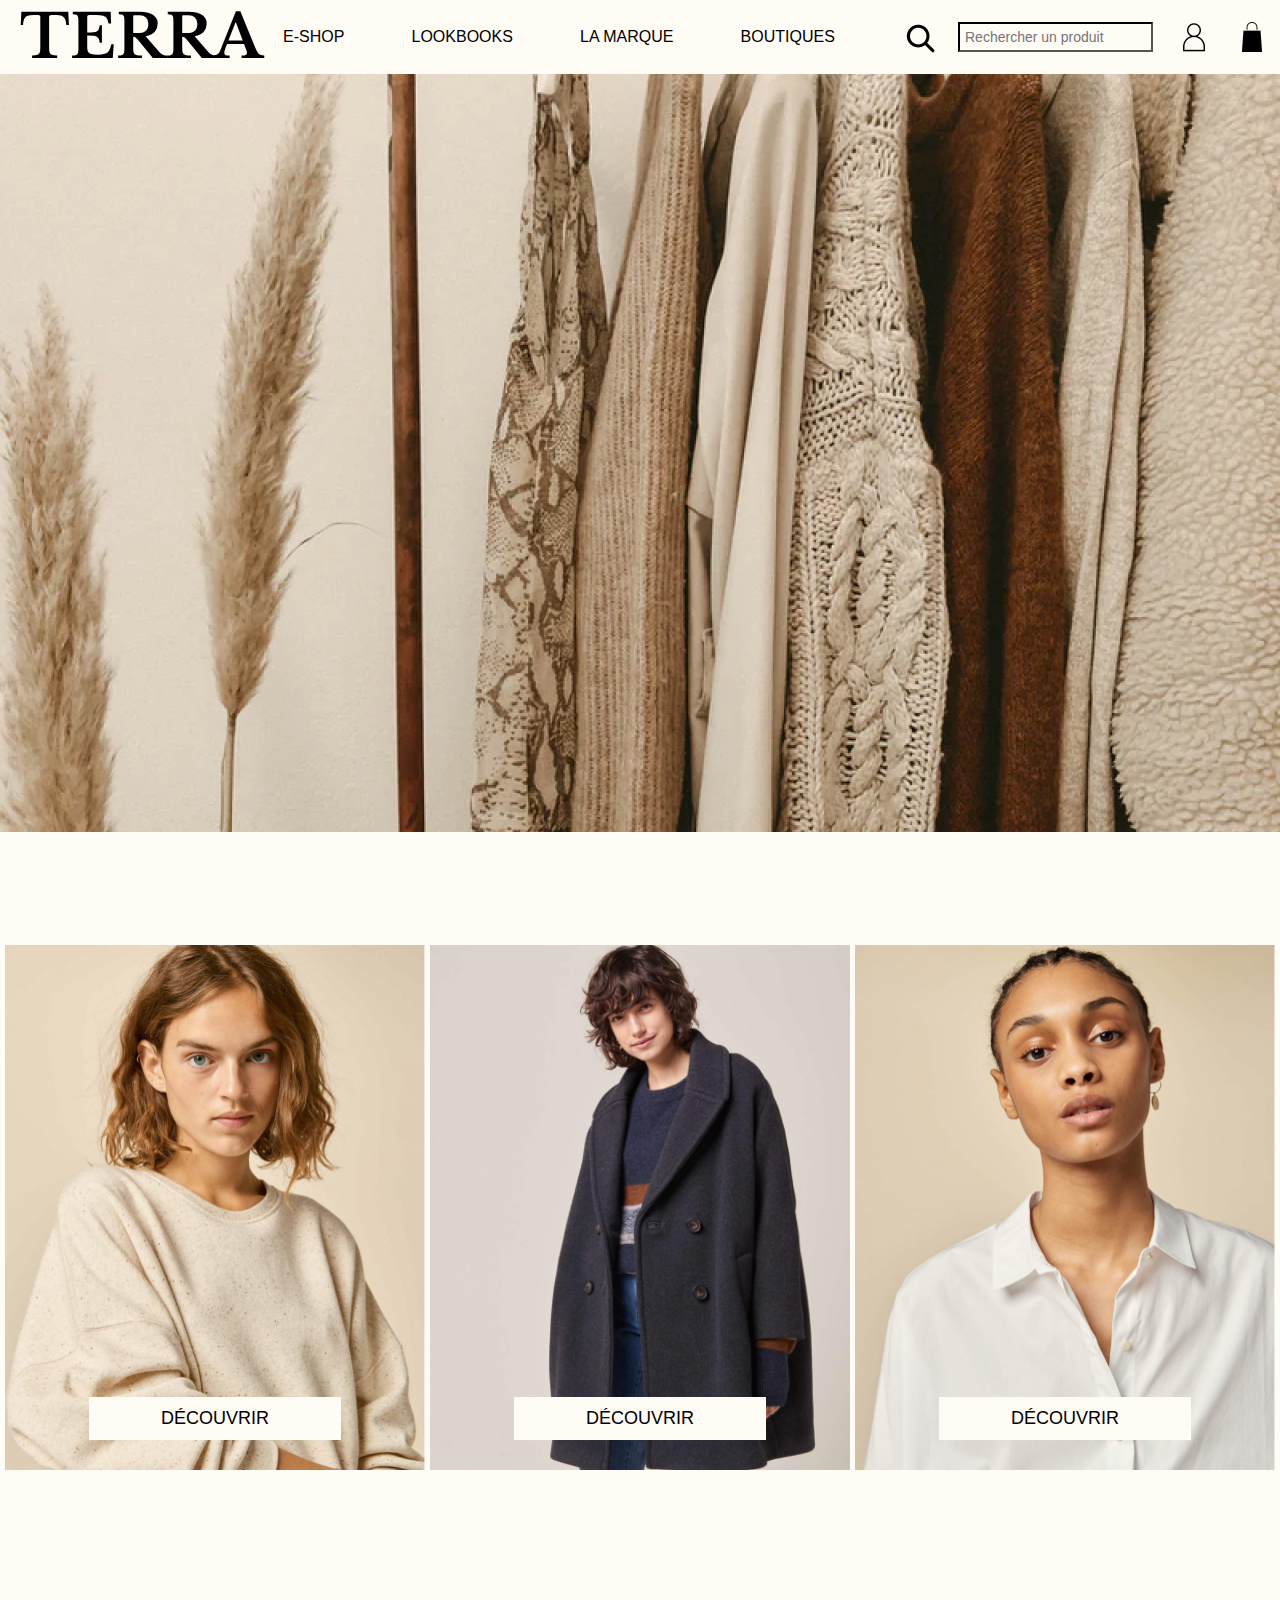
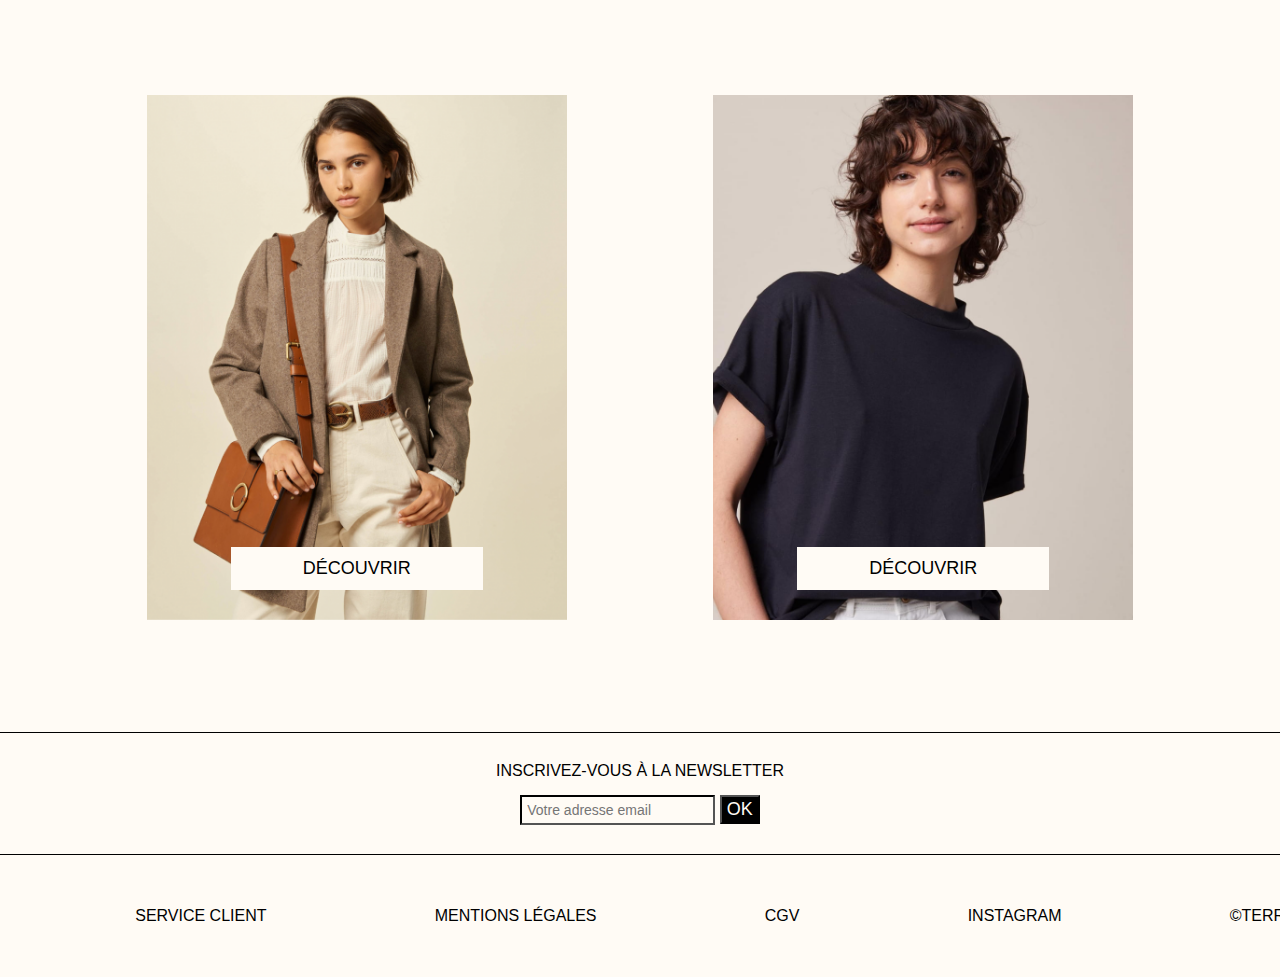
==== commit b2fea0dc: "Update index.html" ====
--- a/index.html
+++ b/index.html
@@ -8,6 +8,7 @@
     <link rel="stylesheet" href="style.css">
     <link rel="preconnect" href="https://fonts.gstatic.com">
     <link href="https://fonts.googleapis.com/css2?family=Libre+Baskerville:wght@400;700&display=swap" rel="stylesheet">
+    <link rel="shorcut icon" type="image" href="./images/letter-t.svg">
 </head>
 <body>
 
@@ -156,4 +157,4 @@
     <script src="app.js"></script>
 
 </body>
-</html>+</html>
--- a/style.css
+++ b/style.css
@@ -119,7 +119,7 @@
     margin-right: 10px;
 }
 
-nav .footer{
+.footer{
     min-width: 1400px;
 }
 
@@ -180,6 +180,7 @@
 .boutoncream{
     background: #FFFBF5;
     color: black;
+    /* font-weight: lighter; */
 }
 
 /* Découvrir */
@@ -211,7 +212,7 @@
     min-width: 252px;
     min-height: 43px;
     background: #FFFBF5;
-    font-weight: bold;
+    font-weight: normal;
     transition: background-color .5s;
 }
   
